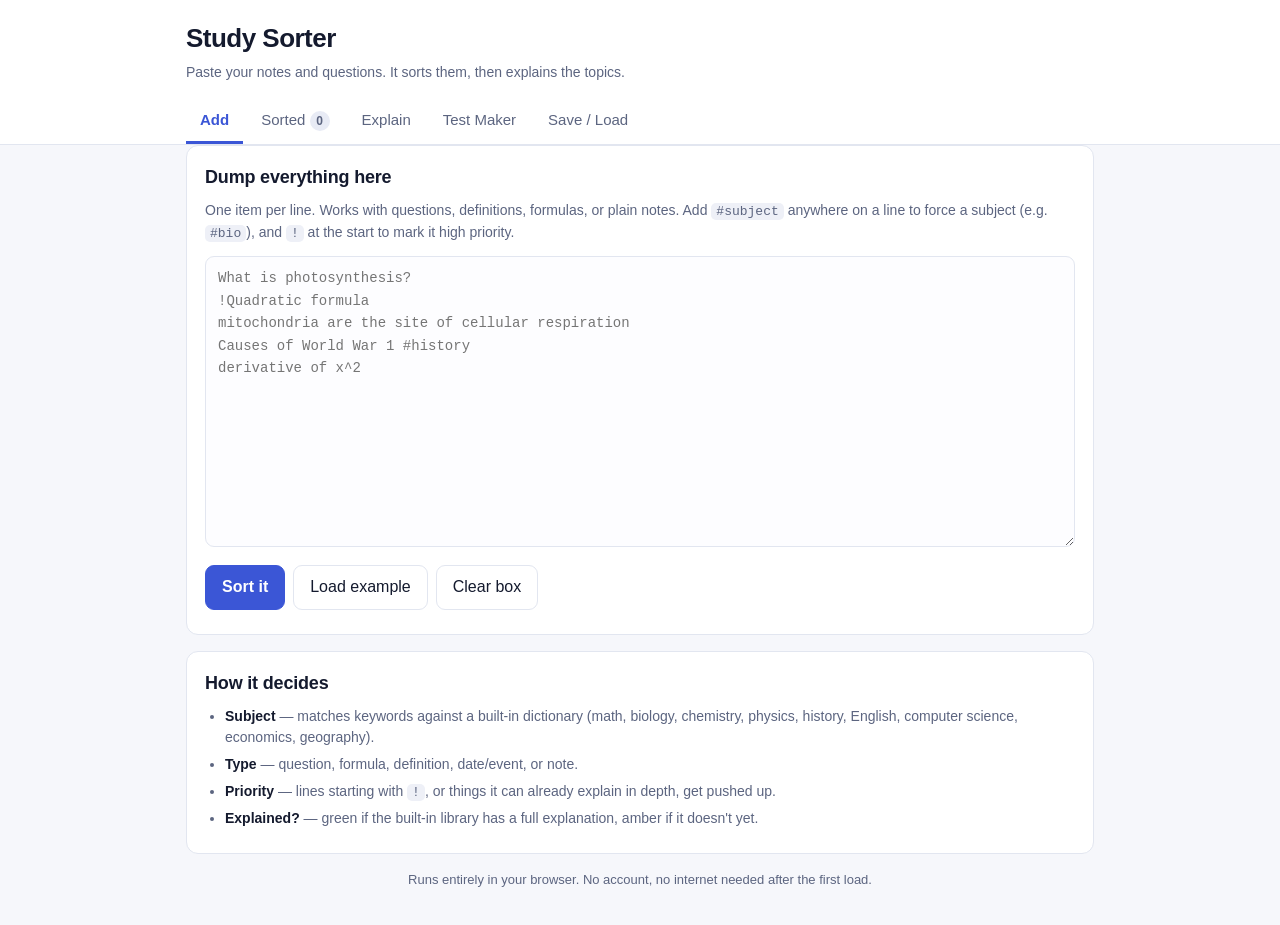
==== index.html @ f5ff4238 "Add Study Sorter: note sorter, topic explainer, and test generator A single-page, dependency-free st" ====
<!doctype html>
<html lang="en">
<head>
<meta charset="utf-8">
<meta name="viewport" content="width=device-width, initial-scale=1">
<title>Study Sorter — organize notes &amp; explain topics</title>
<link rel="stylesheet" href="style.css">
</head>
<body>
<header class="topbar">
  <div class="wrap">
    <h1>Study Sorter</h1>
    <p class="tag">Paste your notes and questions. It sorts them, then explains the topics.</p>
    <nav class="tabs" role="tablist">
      <button class="tab active" data-view="add">Add</button>
      <button class="tab" data-view="sorted">Sorted <span class="count" id="countSorted">0</span></button>
      <button class="tab" data-view="explain">Explain</button>
      <button class="tab" data-view="test">Test Maker</button>
      <button class="tab" data-view="data">Save / Load</button>
    </nav>
  </div>
</header>

<main class="wrap">

  <!-- ADD -->
  <section id="view-add" class="view active">
    <div class="card">
      <h2>Dump everything here</h2>
      <p class="hint">One item per line. Works with questions, definitions, formulas, or plain notes.
      Add <code>#subject</code> anywhere on a line to force a subject (e.g. <code>#bio</code>), and
      <code>!</code> at the start to mark it high priority.</p>
      <textarea id="bulk" rows="12" placeholder="What is photosynthesis?
!Quadratic formula
mitochondria are the site of cellular respiration
Causes of World War 1 #history
derivative of x^2"></textarea>
      <div class="row">
        <button id="btnSort" class="primary">Sort it</button>
        <button id="btnSample" class="ghost">Load example</button>
        <button id="btnClearBox" class="ghost">Clear box</button>
      </div>
      <div id="addResult" class="result" hidden></div>
    </div>

    <div class="card">
      <h2>How it decides</h2>
      <ul class="plain">
        <li><b>Subject</b> — matches keywords against a built-in dictionary (math, biology, chemistry, physics, history, English, computer science, economics, geography).</li>
        <li><b>Type</b> — question, formula, definition, date/event, or note.</li>
        <li><b>Priority</b> — lines starting with <code>!</code>, or things it can already explain in depth, get pushed up.</li>
        <li><b>Explained?</b> — green if the built-in library has a full explanation, amber if it doesn't yet.</li>
      </ul>
    </div>
  </section>

  <!-- SORTED -->
  <section id="view-sorted" class="view">
    <div class="card toolbar">
      <input id="search" type="search" placeholder="Search your items…">
      <select id="filterSubject"><option value="">All subjects</option></select>
      <select id="filterStatus">
        <option value="">All items</option>
        <option value="explained">Has explanation</option>
        <option value="unexplained">Needs explanation</option>
        <option value="priority">High priority</option>
        <option value="done">Marked done</option>
        <option value="notdone">Not done</option>
      </select>
      <select id="sortBy">
        <option value="subject">Group by subject</option>
        <option value="priority">Priority first</option>
        <option value="added">Newest first</option>
        <option value="alpha">A → Z</option>
      </select>
      <button id="btnClearAll" class="danger">Delete all</button>
    </div>
    <div id="list"></div>
  </section>

  <!-- EXPLAIN -->
  <section id="view-explain" class="view">
    <div class="card">
      <h2>Look up any topic</h2>
      <input id="lookup" type="search" placeholder="Type a topic — photosynthesis, mitosis, quadratic formula, Newton's laws…" autocomplete="off">
      <div id="suggest" class="suggest"></div>
    </div>
    <div id="explainOut"></div>
    <div class="card">
      <h2>Everything in the library <span class="count" id="libCount">0</span></h2>
      <div id="libIndex" class="libindex"></div>
    </div>
  </section>

  <!-- TEST MAKER -->
  <section id="view-test" class="view">
    <div class="card">
      <h2>Build a test</h2>
      <div class="row modeRow">
        <button class="modebtn active" data-mode="gen">New problems (I generate them)</button>
        <button class="modebtn" data-mode="mine">From my saved questions</button>
      </div>

      <div id="modeGen">
        <p class="hint">Pick the problem types. Every test is freshly randomized, so you can run the same topics over and over and never repeat the same numbers.</p>
        <div id="genPicker" class="picker"></div>
        <div class="row">
          <button id="btnPickAll" class="ghost">Select all</button>
          <button id="btnPickNone" class="ghost">Clear</button>
          <button id="btnPickCalc" class="ghost">Just my Calc AB units</button>
        </div>
        <div class="row">
          <label class="lbl">Questions: <select id="genCount">
            <option>5</option><option selected>10</option><option>15</option><option>20</option><option>25</option>
          </select></label>
          <button id="btnMakeTest" class="primary">Make the test</button>
        </div>
      </div>

      <div id="modeMine" hidden>
        <p class="hint">Turns the questions you pasted into the Add tab into a self-graded test. You grade yourself against the explanation.</p>
        <div class="row">
          <select id="mineSubject"><option value="">All subjects</option></select>
          <label class="lbl">Questions: <select id="mineCount">
            <option>5</option><option selected>10</option><option>15</option><option>20</option>
          </select></label>
          <button id="btnMakeMine" class="primary">Make the test</button>
        </div>
        <div id="mineWarn" class="result warn" hidden></div>
      </div>
    </div>

    <div id="testArea"></div>
  </section>

  <!-- DATA -->
  <section id="view-data" class="view">
    <div class="card">
      <h2>Don't lose your work</h2>
      <p class="hint">Everything saves in this browser automatically. Export a backup before finals week — clearing your browser wipes it.</p>
      <div class="row">
        <button id="btnExportJson" class="primary">Export backup (.json)</button>
        <button id="btnExportMd" class="ghost">Export study sheet (.md)</button>
        <button id="btnPrint" class="ghost">Print / Save as PDF</button>
      </div>
      <div class="row">
        <label class="filebtn">Import backup<input id="importFile" type="file" accept="application/json"></label>
      </div>
      <div id="dataMsg" class="result" hidden></div>
    </div>
    <div class="card">
      <h2>Add your own explanation</h2>
      <p class="hint">If the library doesn't cover something, write it once here and it's yours forever.</p>
      <input id="ownTitle" placeholder="Topic name (e.g. Treaty of Versailles)">
      <select id="ownSubject"></select>
      <textarea id="ownBody" rows="6" placeholder="Explain it in your own words. Blank line = new paragraph."></textarea>
      <button id="btnSaveOwn" class="primary">Save to my library</button>
      <div id="ownMsg" class="result" hidden></div>
    </div>
  </section>

</main>

<footer class="wrap foot">
  <p>Runs entirely in your browser. No account, no internet needed after the first load.</p>
</footer>

<script src="library.js"></script>
<script src="practice.js"></script>
<script src="app.js"></script>
</body>
</html>
---- style.css ----
:root{
  --bg:#f6f7fb; --card:#fff; --ink:#141a2e; --muted:#5c6580;
  --line:#e2e6f0; --brand:#3b56d6; --brand-ink:#fff;
  --ok:#137a4a; --ok-bg:#e6f6ed; --warn:#8a5a00; --warn-bg:#fdf3df;
  --hot:#b3261e; --hot-bg:#fdeceb; --radius:12px;
}
*{box-sizing:border-box}
html,body{margin:0;padding:0}
body{background:var(--bg);color:var(--ink);font:16px/1.55 -apple-system,BlinkMacSystemFont,"Segoe UI",Roboto,Helvetica,Arial,sans-serif}
.wrap{max-width:940px;margin:0 auto;padding:0 16px}
.topbar{background:var(--card);border-bottom:1px solid var(--line);padding:18px 0 0}
h1{margin:0;font-size:26px;letter-spacing:-.02em}
.tag{margin:4px 0 14px;color:var(--muted);font-size:14px}
.tabs{display:flex;gap:4px;flex-wrap:wrap}
.tab{background:none;border:none;border-bottom:3px solid transparent;padding:10px 14px;font:inherit;font-size:15px;color:var(--muted);cursor:pointer;border-radius:8px 8px 0 0}
.tab:hover{background:#f0f2f8;color:var(--ink)}
.tab.active{color:var(--brand);border-bottom-color:var(--brand);font-weight:600}
.count{display:inline-block;min-width:20px;padding:1px 6px;border-radius:20px;background:#e8ebf5;color:var(--muted);font-size:12px;font-weight:600;vertical-align:middle}
main{padding:20px 0 40px}
.view{display:none}
.view.active{display:block}
.card{background:var(--card);border:1px solid var(--line);border-radius:var(--radius);padding:18px;margin-bottom:16px}
.card h2{margin:0 0 8px;font-size:18px;letter-spacing:-.01em}
.hint{color:var(--muted);font-size:14px;margin:0 0 12px}
code{background:#eef0f7;padding:1px 5px;border-radius:5px;font-size:13px}
textarea,input[type=text],input[type=search],select{
  width:100%;font:inherit;padding:10px 12px;border:1px solid var(--line);
  border-radius:9px;background:#fdfdff;color:var(--ink);margin-bottom:10px}
textarea{resize:vertical;font-family:ui-monospace,SFMono-Regular,Menlo,monospace;font-size:14px;line-height:1.6}
input:focus,textarea:focus,select:focus{outline:2px solid var(--brand);outline-offset:-1px;border-color:var(--brand)}
.row{display:flex;gap:8px;flex-wrap:wrap;align-items:center;margin-bottom:6px}
button{font:inherit;padding:9px 16px;border-radius:9px;border:1px solid var(--line);background:#fff;cursor:pointer;color:var(--ink)}
button:hover{background:#f2f4fa}
button.primary{background:var(--brand);color:var(--brand-ink);border-color:var(--brand);font-weight:600}
button.primary:hover{filter:brightness(1.08)}
button.ghost{background:#fff}
button.danger{color:var(--hot);border-color:#f2c9c6}
button.danger:hover{background:var(--hot-bg)}
.filebtn{display:inline-block;padding:9px 16px;border:1px solid var(--line);border-radius:9px;background:#fff;cursor:pointer}
.filebtn input{display:none}
.result{margin-top:12px;padding:10px 12px;border-radius:9px;background:var(--ok-bg);color:var(--ok);font-size:14px}
.result.warn{background:var(--warn-bg);color:var(--warn)}
.toolbar{display:grid;grid-template-columns:1fr 160px 170px 170px auto;gap:8px;align-items:start}
.toolbar input,.toolbar select{margin:0}
@media(max-width:760px){.toolbar{grid-template-columns:1fr 1fr}}
.group{margin-bottom:18px}
.group>h3{margin:0 0 8px;font-size:15px;text-transform:uppercase;letter-spacing:.06em;color:var(--muted)}
.item{background:var(--card);border:1px solid var(--line);border-left:4px solid var(--line);border-radius:10px;padding:12px 14px;margin-bottom:8px}
.item.pri{border-left-color:var(--hot)}
.item.has{border-left-color:var(--ok)}
.item.done{opacity:.5}
.item .txt{font-weight:500}
.item.done .txt{text-decoration:line-through}
.meta{display:flex;gap:6px;flex-wrap:wrap;align-items:center;margin-top:8px}
.chip{font-size:12px;padding:2px 9px;border-radius:20px;background:#eef0f7;color:var(--muted);font-weight:600}
.chip.g{background:var(--ok-bg);color:var(--ok)}
.chip.a{background:var(--warn-bg);color:var(--warn)}
.chip.r{background:var(--hot-bg);color:var(--hot)}
.item .acts{margin-left:auto;display:flex;gap:6px}
.item .acts button{padding:4px 10px;font-size:13px}
.exp{margin-top:10px;padding-top:10px;border-top:1px dashed var(--line)}
.exp h4{margin:12px 0 4px;font-size:14px;text-transform:uppercase;letter-spacing:.05em;color:var(--muted)}
.exp h4:first-child{margin-top:0}
.exp p{margin:0 0 8px}
.exp ul{margin:0 0 8px;padding-left:20px}
.exp .fx{display:block;background:#f4f6fc;border:1px solid var(--line);border-radius:8px;padding:8px 12px;margin:6px 0;font-family:ui-monospace,Menlo,monospace;font-size:14px}
.suggest{display:flex;gap:6px;flex-wrap:wrap}
.suggest button{padding:5px 12px;font-size:13px;border-radius:20px}
.libindex{display:flex;gap:6px;flex-wrap:wrap}
.libindex button{padding:4px 11px;font-size:13px;border-radius:20px;background:#f4f6fc}
.plain{margin:0;padding-left:20px;color:var(--muted);font-size:14px}
.plain li{margin-bottom:5px}
.plain b{color:var(--ink)}
.qcard{text-align:center;padding:34px 20px}
.qcard .qq{font-size:22px;font-weight:600;margin-bottom:18px}
.qprog{color:var(--muted);font-size:13px;margin-bottom:14px}
.empty{text-align:center;color:var(--muted);padding:34px}
.steps{counter-reset:s;list-style:none;padding:0;margin:0}
.steps li{counter-increment:s;position:relative;padding:0 0 12px 34px;margin:0}
.steps li::before{content:counter(s);position:absolute;left:0;top:0;width:23px;height:23px;border-radius:50%;background:var(--brand);color:#fff;font-size:13px;font-weight:700;display:grid;place-items:center}
.foot{color:var(--muted);font-size:13px;text-align:center;padding-bottom:24px}
@media print{.topbar,.toolbar,.acts,.foot,button{display:none!important}.view{display:block!important}.card,.item{break-inside:avoid;border:1px solid #ccc}}

/* ---- test maker ---- */
.modeRow{margin-bottom:14px}
.modebtn{border-radius:9px}
.modebtn.active{background:var(--brand);color:#fff;border-color:var(--brand);font-weight:600}
.picker{display:grid;grid-template-columns:repeat(auto-fill,minmax(230px,1fr));gap:6px;margin-bottom:12px}
.picker label{display:flex;gap:8px;align-items:center;padding:8px 10px;border:1px solid var(--line);border-radius:9px;font-size:14px;cursor:pointer;background:#fdfdff}
.picker label:hover{background:#f2f4fa}
.picker label.on{border-color:var(--brand);background:#eef1fd}
.picker input{width:auto;margin:0}
.lbl{font-size:14px;color:var(--muted);display:flex;gap:6px;align-items:center}
.lbl select{width:auto;margin:0}
.q{background:var(--card);border:1px solid var(--line);border-radius:10px;padding:14px 16px;margin-bottom:10px}
.q .qhead{display:flex;gap:10px;align-items:baseline;margin-bottom:8px}
.qnum{font-weight:700;color:var(--brand);font-size:14px;min-width:26px}
.qtext{white-space:pre-wrap;font-size:16px;line-height:1.6}
.qtype{font-size:12px;color:var(--muted);margin-left:auto;white-space:nowrap}
.q .ansrow{display:flex;gap:8px;align-items:center;margin-top:10px}
.q .ansrow input{margin:0;max-width:340px}
.q.right{border-left:4px solid var(--ok)}
.q.wrong{border-left:4px solid var(--hot)}
.verdict{font-weight:700;font-size:14px;margin-top:8px}
.verdict.ok{color:var(--ok)} .verdict.no{color:var(--hot)}
.work{margin-top:10px;padding:12px 14px;background:#f7f9fe;border:1px solid var(--line);border-radius:9px}
.work h5{margin:0 0 8px;font-size:13px;text-transform:uppercase;letter-spacing:.05em;color:var(--muted)}
.scorebox{text-align:center;padding:22px}
.scorebox .big{font-size:42px;font-weight:800;letter-spacing:-.03em}
.scorebox .pct{color:var(--muted);margin-bottom:14px}
.selfgrade{display:flex;gap:6px;margin-top:10px}
.selfgrade button{font-size:13px;padding:5px 12px}
.selfgrade button.sel{background:var(--brand);color:#fff;border-color:var(--brand)}
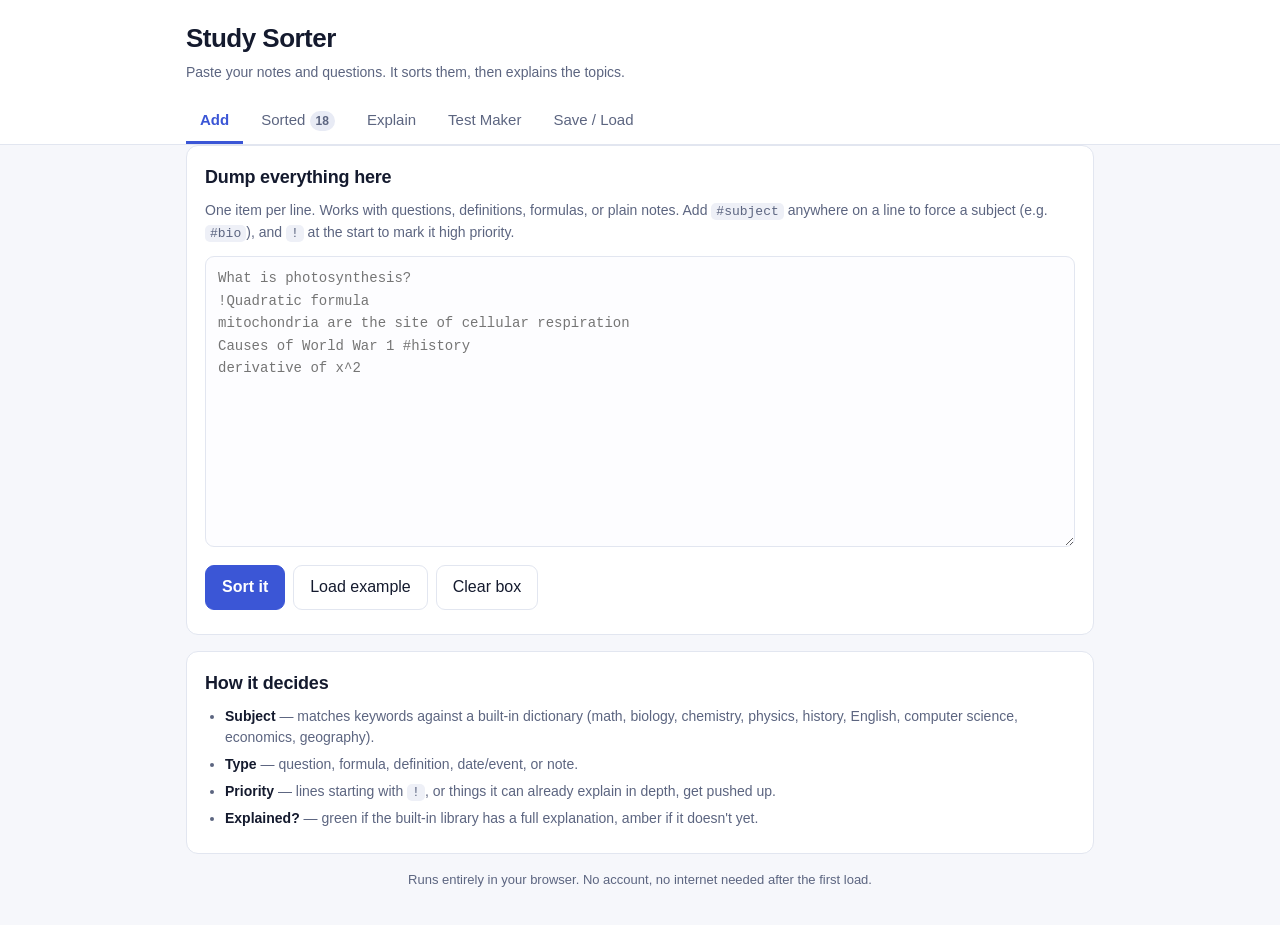
==== commit 25ec16c6: "Build out coverage for the full 2026-27 course load Working from the Google Classroom export, which " ====
--- a/index.html
+++ b/index.html
@@ -107,7 +107,8 @@
         <div class="row">
           <button id="btnPickAll" class="ghost">Select all</button>
           <button id="btnPickNone" class="ghost">Clear</button>
-          <button id="btnPickCalc" class="ghost">Just my Calc AB units</button>
+          <button id="btnPickCalc" class="ghost">Calc AB — Unit 1 Limits</button>
+          <button id="btnPickPsych" class="ghost">AP Psych — Unit 0</button>
         </div>
         <div class="row">
           <label class="lbl">Questions: <select id="genCount">
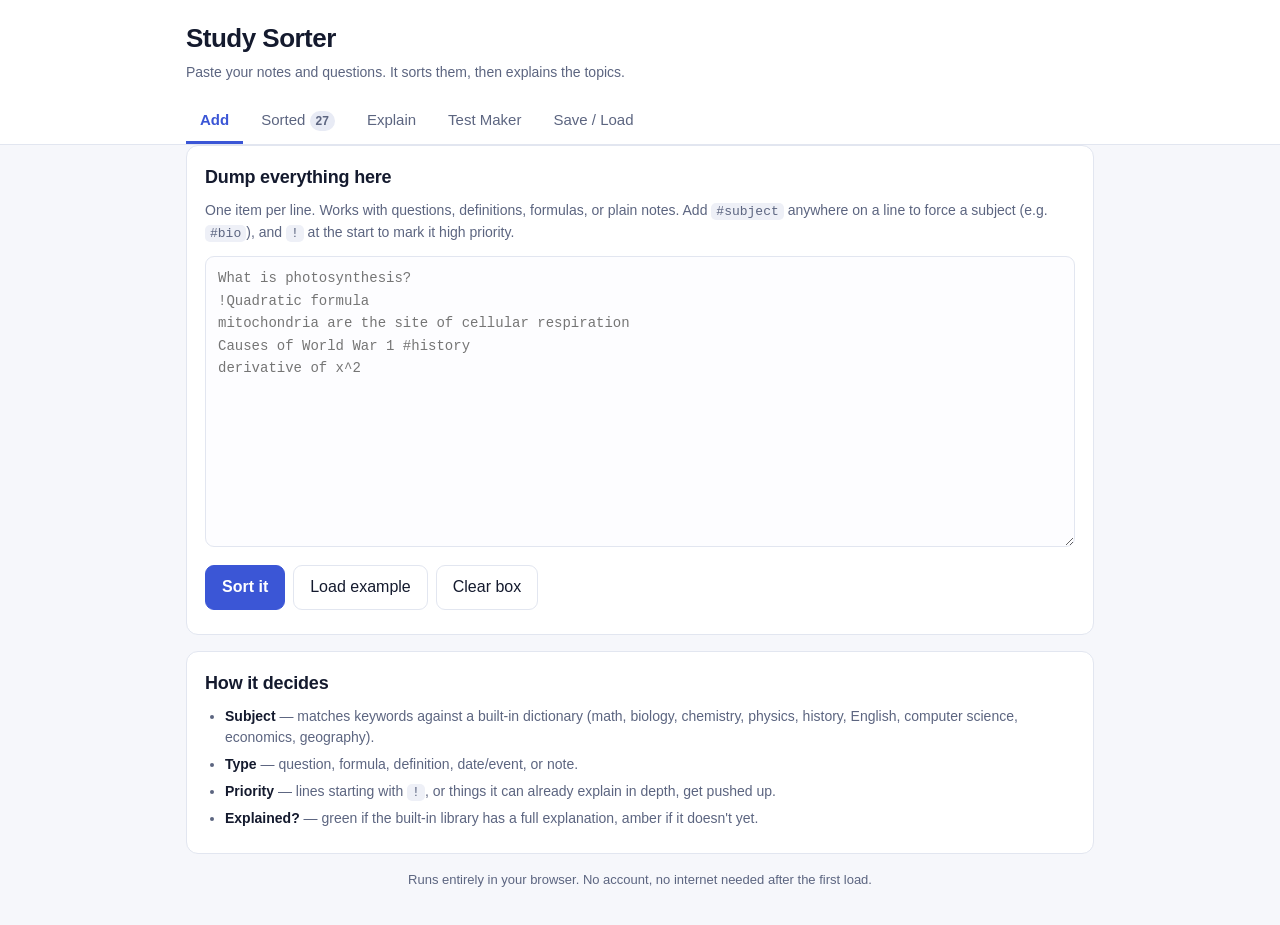
==== commit e05b49d0: "Add the 57 real handout problems, each with a worked solution The handouts are scans, so the pages w" ====
--- a/index.html
+++ b/index.html
@@ -109,6 +109,7 @@
           <button id="btnPickNone" class="ghost">Clear</button>
           <button id="btnPickCalc" class="ghost">Calc AB — Unit 1 Limits</button>
           <button id="btnPickPsych" class="ghost">AP Psych — Unit 0</button>
+          <button id="btnPickHW" class="ghost">My actual handouts</button>
         </div>
         <div class="row">
           <label class="lbl">Questions: <select id="genCount">
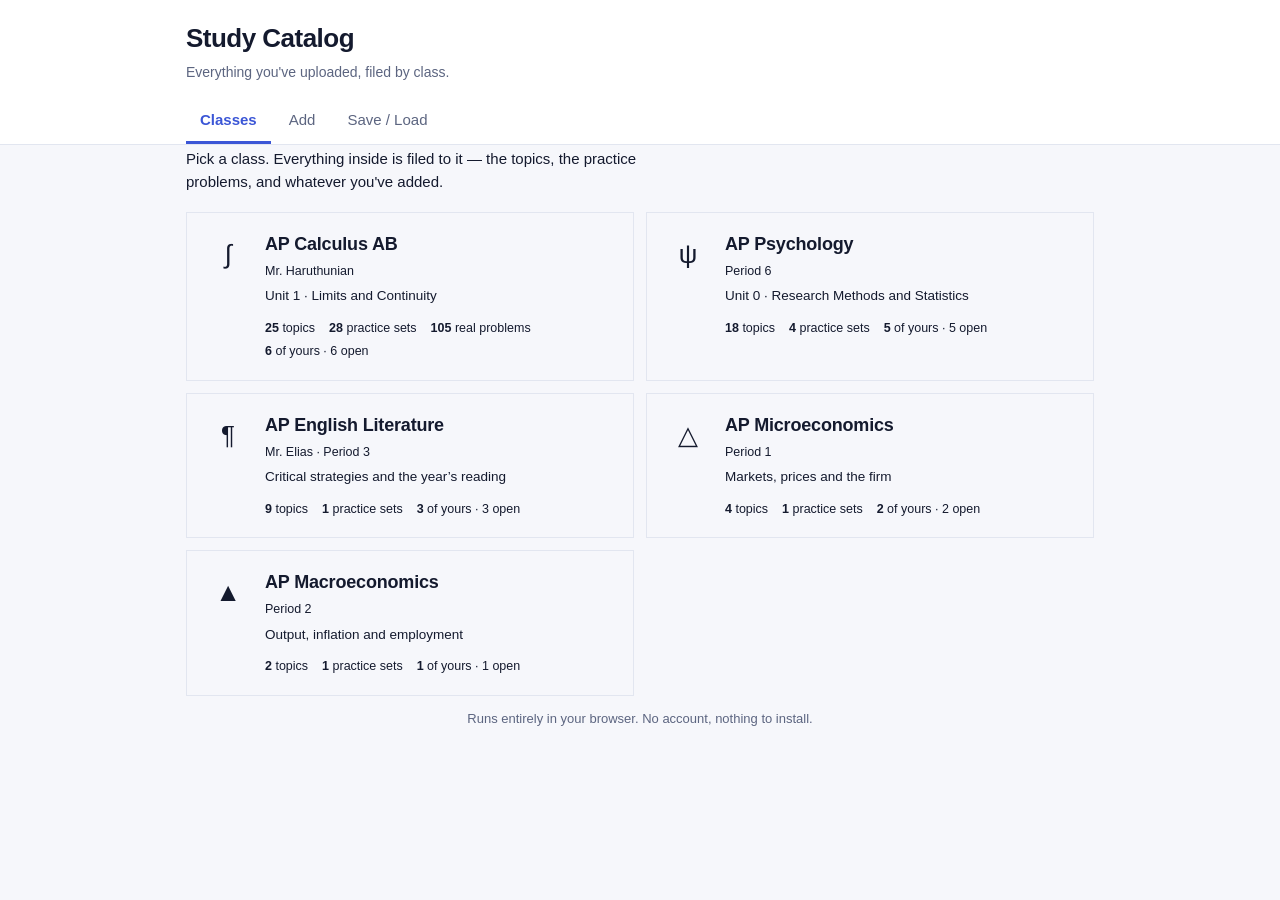
==== commit d185b6c1: "Restructure as a class-first catalog The site is a place to put coursework and come back to it, so t" ====
--- a/index.html
+++ b/index.html
@@ -3,19 +3,19 @@
 <head>
 <meta charset="utf-8">
 <meta name="viewport" content="width=device-width, initial-scale=1">
-<title>Study Sorter — organize notes &amp; explain topics</title>
+<title>Study Catalog</title>
 <link rel="stylesheet" href="style.css">
 </head>
 <body>
 <header class="topbar">
   <div class="wrap">
-    <h1>Study Sorter</h1>
-    <p class="tag">Paste your notes and questions. It sorts them, then explains the topics.</p>
+    <div class="brand">
+      <h1>Study Catalog</h1>
+      <p class="tag">Everything you've uploaded, filed by class.</p>
+    </div>
     <nav class="tabs" role="tablist">
-      <button class="tab active" data-view="add">Add</button>
-      <button class="tab" data-view="sorted">Sorted <span class="count" id="countSorted">0</span></button>
-      <button class="tab" data-view="explain">Explain</button>
-      <button class="tab" data-view="test">Test Maker</button>
+      <button class="tab active" data-view="classes">Classes</button>
+      <button class="tab" data-view="add">Add</button>
       <button class="tab" data-view="data">Save / Load</button>
     </nav>
   </div>
@@ -23,123 +23,41 @@
 
 <main class="wrap">
 
+  <!-- CLASSES: picker, then a single class -->
+  <section id="view-classes" class="view active">
+    <div id="classPicker"></div>
+    <div id="classDetail" hidden></div>
+  </section>
+
   <!-- ADD -->
-  <section id="view-add" class="view active">
+  <section id="view-add" class="view">
     <div class="card">
-      <h2>Dump everything here</h2>
-      <p class="hint">One item per line. Works with questions, definitions, formulas, or plain notes.
-      Add <code>#subject</code> anywhere on a line to force a subject (e.g. <code>#bio</code>), and
-      <code>!</code> at the start to mark it high priority.</p>
-      <textarea id="bulk" rows="12" placeholder="What is photosynthesis?
-!Quadratic formula
-mitochondria are the site of cellular respiration
-Causes of World War 1 #history
-derivative of x^2"></textarea>
+      <h2>Add to the catalog</h2>
+      <p class="hint">One item per line — a question, a topic, a note. Each line is filed
+      into a class automatically, and matched to an explanation where one exists.
+      Start a line with <code>!</code> to flag it as priority.</p>
+      <label class="lbl">File into
+        <select id="addClass"><option value="">work it out from the text</option></select>
+      </label>
+      <textarea id="bulk" rows="10" placeholder="Evaluate the limit of sin(4x)/x as x approaches 0
+!Types of discontinuities
+Random sampling vs random assignment
+The Story of an Hour — the open window
+Elasticity of demand"></textarea>
       <div class="row">
-        <button id="btnSort" class="primary">Sort it</button>
-        <button id="btnSample" class="ghost">Load example</button>
-        <button id="btnClearBox" class="ghost">Clear box</button>
+        <button id="btnSort" class="primary">Add to catalog</button>
+        <button id="btnClearBox" class="ghost">Clear</button>
       </div>
       <div id="addResult" class="result" hidden></div>
     </div>
-
-    <div class="card">
-      <h2>How it decides</h2>
-      <ul class="plain">
-        <li><b>Subject</b> — matches keywords against a built-in dictionary (math, biology, chemistry, physics, history, English, computer science, economics, geography).</li>
-        <li><b>Type</b> — question, formula, definition, date/event, or note.</li>
-        <li><b>Priority</b> — lines starting with <code>!</code>, or things it can already explain in depth, get pushed up.</li>
-        <li><b>Explained?</b> — green if the built-in library has a full explanation, amber if it doesn't yet.</li>
-      </ul>
-    </div>
   </section>
 
-  <!-- SORTED -->
-  <section id="view-sorted" class="view">
-    <div class="card toolbar">
-      <input id="search" type="search" placeholder="Search your items…">
-      <select id="filterSubject"><option value="">All subjects</option></select>
-      <select id="filterStatus">
-        <option value="">All items</option>
-        <option value="explained">Has explanation</option>
-        <option value="unexplained">Needs explanation</option>
-        <option value="priority">High priority</option>
-        <option value="done">Marked done</option>
-        <option value="notdone">Not done</option>
-      </select>
-      <select id="sortBy">
-        <option value="subject">Group by subject</option>
-        <option value="priority">Priority first</option>
-        <option value="added">Newest first</option>
-        <option value="alpha">A → Z</option>
-      </select>
-      <button id="btnClearAll" class="danger">Delete all</button>
-    </div>
-    <div id="list"></div>
-  </section>
-
-  <!-- EXPLAIN -->
-  <section id="view-explain" class="view">
-    <div class="card">
-      <h2>Look up any topic</h2>
-      <input id="lookup" type="search" placeholder="Type a topic — photosynthesis, mitosis, quadratic formula, Newton's laws…" autocomplete="off">
-      <div id="suggest" class="suggest"></div>
-    </div>
-    <div id="explainOut"></div>
-    <div class="card">
-      <h2>Everything in the library <span class="count" id="libCount">0</span></h2>
-      <div id="libIndex" class="libindex"></div>
-    </div>
-  </section>
-
-  <!-- TEST MAKER -->
-  <section id="view-test" class="view">
-    <div class="card">
-      <h2>Build a test</h2>
-      <div class="row modeRow">
-        <button class="modebtn active" data-mode="gen">New problems (I generate them)</button>
-        <button class="modebtn" data-mode="mine">From my saved questions</button>
-      </div>
-
-      <div id="modeGen">
-        <p class="hint">Pick the problem types. Every test is freshly randomized, so you can run the same topics over and over and never repeat the same numbers.</p>
-        <div id="genPicker" class="picker"></div>
-        <div class="row">
-          <button id="btnPickAll" class="ghost">Select all</button>
-          <button id="btnPickNone" class="ghost">Clear</button>
-          <button id="btnPickCalc" class="ghost">Calc AB — Unit 1 Limits</button>
-          <button id="btnPickPsych" class="ghost">AP Psych — Unit 0</button>
-          <button id="btnPickHW" class="ghost">My actual handouts</button>
-        </div>
-        <div class="row">
-          <label class="lbl">Questions: <select id="genCount">
-            <option>5</option><option selected>10</option><option>15</option><option>20</option><option>25</option>
-          </select></label>
-          <button id="btnMakeTest" class="primary">Make the test</button>
-        </div>
-      </div>
-
-      <div id="modeMine" hidden>
-        <p class="hint">Turns the questions you pasted into the Add tab into a self-graded test. You grade yourself against the explanation.</p>
-        <div class="row">
-          <select id="mineSubject"><option value="">All subjects</option></select>
-          <label class="lbl">Questions: <select id="mineCount">
-            <option>5</option><option selected>10</option><option>15</option><option>20</option>
-          </select></label>
-          <button id="btnMakeMine" class="primary">Make the test</button>
-        </div>
-        <div id="mineWarn" class="result warn" hidden></div>
-      </div>
-    </div>
-
-    <div id="testArea"></div>
-  </section>
-
-  <!-- DATA -->
+  <!-- SAVE / LOAD -->
   <section id="view-data" class="view">
     <div class="card">
       <h2>Don't lose your work</h2>
-      <p class="hint">Everything saves in this browser automatically. Export a backup before finals week — clearing your browser wipes it.</p>
+      <p class="hint">The catalog lives in this browser. Export a backup before anything
+      important — clearing your browser data wipes it.</p>
       <div class="row">
         <button id="btnExportJson" class="primary">Export backup (.json)</button>
         <button id="btnExportMd" class="ghost">Export study sheet (.md)</button>
@@ -151,12 +69,12 @@
       <div id="dataMsg" class="result" hidden></div>
     </div>
     <div class="card">
-      <h2>Add your own explanation</h2>
-      <p class="hint">If the library doesn't cover something, write it once here and it's yours forever.</p>
-      <input id="ownTitle" placeholder="Topic name (e.g. Treaty of Versailles)">
-      <select id="ownSubject"></select>
-      <textarea id="ownBody" rows="6" placeholder="Explain it in your own words. Blank line = new paragraph."></textarea>
-      <button id="btnSaveOwn" class="primary">Save to my library</button>
+      <h2>Write your own explanation</h2>
+      <p class="hint">Anything the catalog doesn't cover, write once and it's filed with the rest.</p>
+      <input id="ownTitle" placeholder="Topic name">
+      <label class="lbl">Class <select id="ownClass"></select></label>
+      <textarea id="ownBody" rows="6" placeholder="Explain it in your own words."></textarea>
+      <button id="btnSaveOwn" class="primary">Save to my catalog</button>
       <div id="ownMsg" class="result" hidden></div>
     </div>
   </section>
@@ -164,7 +82,7 @@
 </main>
 
 <footer class="wrap foot">
-  <p>Runs entirely in your browser. No account, no internet needed after the first load.</p>
+  <p>Runs entirely in your browser. No account, nothing to install.</p>
 </footer>
 
 <script src="library.js"></script>
--- a/style.css
+++ b/style.css
@@ -111,3 +111,54 @@
 .selfgrade{display:flex;gap:6px;margin-top:10px}
 .selfgrade button{font-size:13px;padding:5px 12px}
 .selfgrade button.sel{background:var(--brand);color:#fff;border-color:var(--brand)}
+
+/* ---------- catalog: class picker ---------- */
+.lede{color:var(--ink-2);font-size:15px;max-width:60ch;margin:2px 0 18px}
+.classgrid{display:grid;grid-template-columns:repeat(auto-fill,minmax(300px,1fr));gap:12px}
+.classcard{
+  display:flex;gap:14px;align-items:flex-start;text-align:left;
+  background:var(--surface);border:1px solid var(--line);border-radius:var(--r-lg);
+  padding:18px;cursor:pointer;box-shadow:var(--shadow);width:100%;font:inherit;color:inherit;
+}
+.classcard:hover{border-color:var(--accent);background:var(--surface)}
+.classcard:focus-visible{outline:2px solid var(--accent);outline-offset:2px}
+.cglyph{
+  font-family:var(--serif);font-size:26px;line-height:1;color:var(--accent);
+  background:var(--accent-soft);border-radius:10px;
+  width:46px;height:46px;display:grid;place-items:center;flex:none;
+}
+.cglyph.big{width:54px;height:54px;font-size:30px}
+.cbody{display:flex;flex-direction:column;gap:3px;min-width:0}
+.cname{font-family:var(--serif);font-size:18px;font-weight:600;letter-spacing:-.01em}
+.cmeta{font-size:12.5px;color:var(--ink-3)}
+.cunit{font-size:13.5px;color:var(--ink-2);margin-top:2px}
+.cstats{display:flex;flex-wrap:wrap;gap:4px 14px;margin-top:9px;font-size:12.5px;color:var(--ink-3)}
+.cstats b{color:var(--ink);font-weight:600;font-variant-numeric:tabular-nums}
+.cstats .hot b{color:var(--alert)}
+
+/* ---------- catalog: one class ---------- */
+.crumb{
+  background:none;border:0;padding:4px 0;margin-bottom:12px;
+  color:var(--ink-2);font:inherit;font-size:13.5px;cursor:pointer;
+}
+.crumb:hover{color:var(--accent)}
+.classhead{display:flex;gap:14px;align-items:center;margin-bottom:16px}
+.classhead h2{font-family:var(--serif);font-size:24px;font-weight:600;margin:0;letter-spacing:-.015em}
+.classhead .meta{margin:2px 0 0;color:var(--ink-2);font-size:13.5px}
+.subtabs{display:flex;gap:2px;flex-wrap:wrap;border-bottom:1px solid var(--line);margin-bottom:18px}
+.subtabs button{
+  background:none;border:0;border-bottom:2px solid transparent;
+  padding:8px 13px;font:inherit;font-size:14px;font-weight:500;
+  color:var(--ink-2);cursor:pointer;border-radius:6px 6px 0 0;
+}
+.subtabs button:hover{background:var(--surface-2);color:var(--ink)}
+.subtabs button.active{color:var(--accent);border-bottom-color:var(--accent);font-weight:600}
+.card h3{font-family:var(--serif);font-size:17px;font-weight:600;margin:0 0 6px}
+
+.topiclist{display:flex;flex-wrap:wrap;gap:6px}
+.topiclist button{
+  padding:6px 13px;font-size:13.5px;border-radius:20px;
+  background:var(--surface-2);border:1px solid var(--line);text-align:left;
+}
+.topiclist button:hover{border-color:var(--accent);color:var(--accent)}
+.topiclist .mine{font-size:11px;color:var(--ok);font-weight:700}
